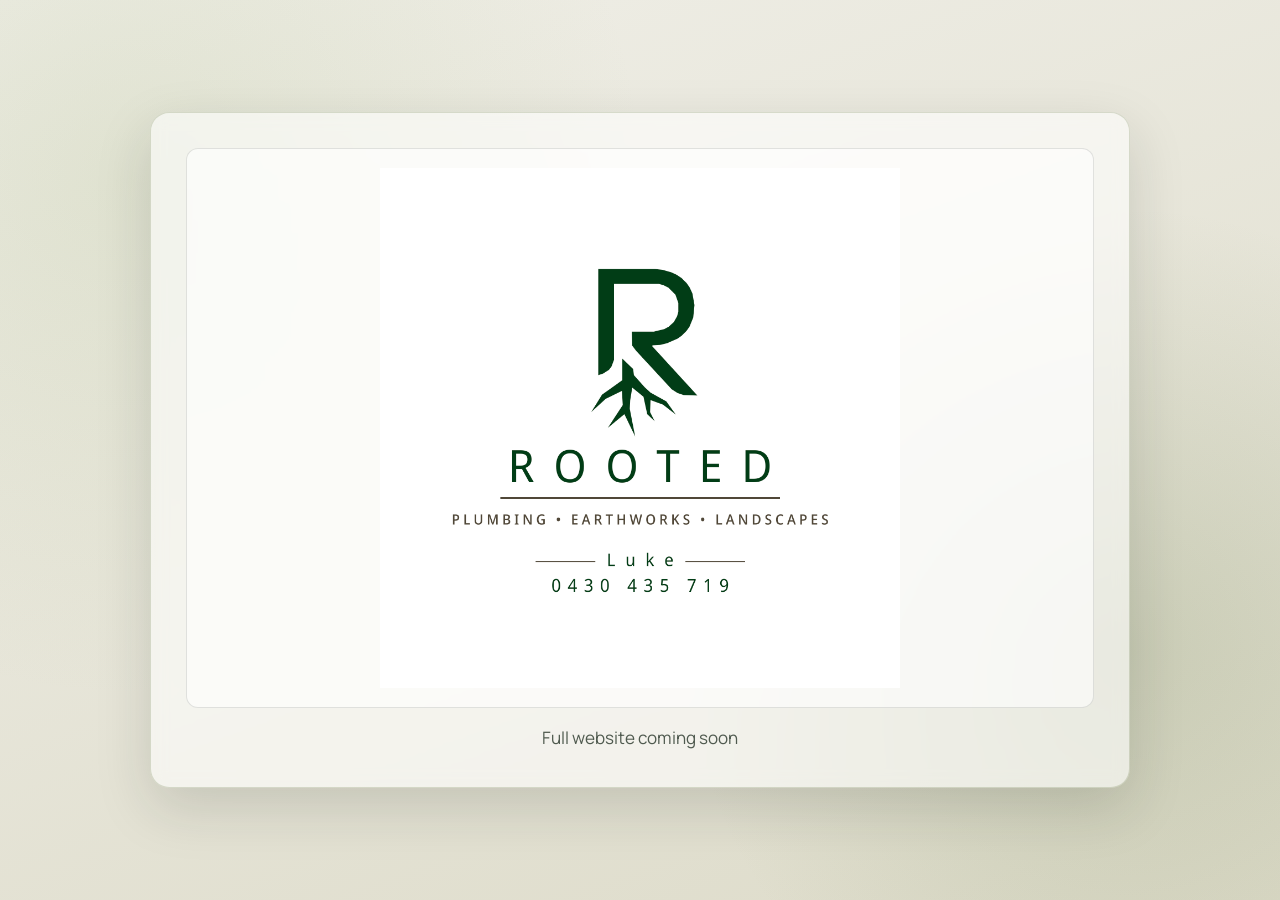
==== index.html @ d5ee67d9 "coming soon page" ====
<!doctype html>
<html lang="en">
  <head>
    <meta charset="UTF-8" />
    <meta name="viewport" content="width=device-width, initial-scale=1.0" />
    <title>Rooted | Coming Soon</title>
    <meta
      name="description"
      content="Rooted plumbing, earthworks, and landscaping website launching soon."
    />
    <link rel="preconnect" href="https://fonts.googleapis.com" />
    <link rel="preconnect" href="https://fonts.gstatic.com" crossorigin />
    <link
      href="https://fonts.googleapis.com/css2?family=Fraunces:opsz,wght@9..144,600;9..144,700&family=Manrope:wght@400;500;700&display=swap"
      rel="stylesheet"
    />
    <link rel="stylesheet" href="styles.css" />
  </head>
  <body>
    <main class="page-shell">
      <section class="card" aria-labelledby="coming-soon-title">
        <div class="logo-wrap" role="img" aria-label="Rooted company logo">
          <img
            src="ROOTED_recreated_vectorPNG.png"
            alt="Rooted company logo"
            class="logo-image"
          />
        </div>

        <p class="lead">Full website coming soon</p>
      </section>
    </main>
  </body>
</html>
---- styles.css ----
:root {
  --bg-1: #f0efe8;
  --bg-2: #dddbc9;
  --ink: #1f261f;
  --muted: #4f5a4f;
  --accent: #556b2f;
  --card: rgba(255, 255, 255, 0.58);
  --ring: rgba(85, 107, 47, 0.2);
}

* {
  box-sizing: border-box;
}

html,
body {
  margin: 0;
  min-height: 100%;
}

body {
  font-family: "Manrope", "Segoe UI", sans-serif;
  color: var(--ink);
  background:
    radial-gradient(
      circle at 10% 20%,
      rgba(169, 186, 132, 0.2),
      transparent 38%
    ),
    radial-gradient(
      circle at 88% 72%,
      rgba(107, 127, 77, 0.2),
      transparent 34%
    ),
    linear-gradient(160deg, var(--bg-1), var(--bg-2));
}

.page-shell {
  min-height: 100vh;
  display: grid;
  place-items: center;
  padding: 2rem 1rem;
}

.card {
  width: min(980px, 100%);
  padding: clamp(1.2rem, 1.8vw + 1rem, 2.2rem);
  border: 1px solid var(--ring);
  border-radius: 1.2rem;
  background: var(--card);
  backdrop-filter: blur(8px);
  box-shadow: 0 20px 55px rgba(28, 36, 28, 0.15);
  text-align: center;
  animation: reveal 600ms ease-out;
}

.logo-wrap {
  width: 100%;
  min-height: clamp(360px, 56vw, 560px);
  margin: 0 auto 1rem;
  padding: clamp(0.4rem, 0.8vw, 0.9rem);
  border-radius: 0.75rem;
  display: flex;
  align-items: center;
  justify-content: center;
  overflow: visible;
  background: rgba(255, 255, 255, 0.6);
  border: 1px solid rgba(31, 38, 31, 0.12);
}

.logo-image {
  width: auto;
  max-width: 100%;
  max-height: clamp(340px, 52vw, 520px);
  height: auto;
  display: block;
}

.eyebrow {
  margin: 0;
  text-transform: uppercase;
  letter-spacing: 0.14em;
  font-size: 0.76rem;
  color: var(--accent);
  font-weight: 700;
}

h1 {
  margin: 0.55rem 0 0;
  font-family: "Fraunces", Georgia, serif;
  font-size: clamp(2rem, 5.4vw, 3.1rem);
  line-height: 1.08;
}

.lead {
  margin: 0.9rem auto 0;
  max-width: 48ch;
  color: var(--muted);
  line-height: 1.6;
  font-size: clamp(0.98rem, 0.36vw + 0.92rem, 1.07rem);
}

@keyframes reveal {
  from {
    opacity: 0;
    transform: translateY(10px);
  }

  to {
    opacity: 1;
    transform: translateY(0);
  }
}

@media (max-width: 540px) {
  .card {
    padding: 1rem;
    border-radius: 1rem;
  }

  .logo-wrap {
    min-height: clamp(240px, 68vw, 360px);
    padding: 0.45rem;
  }
}
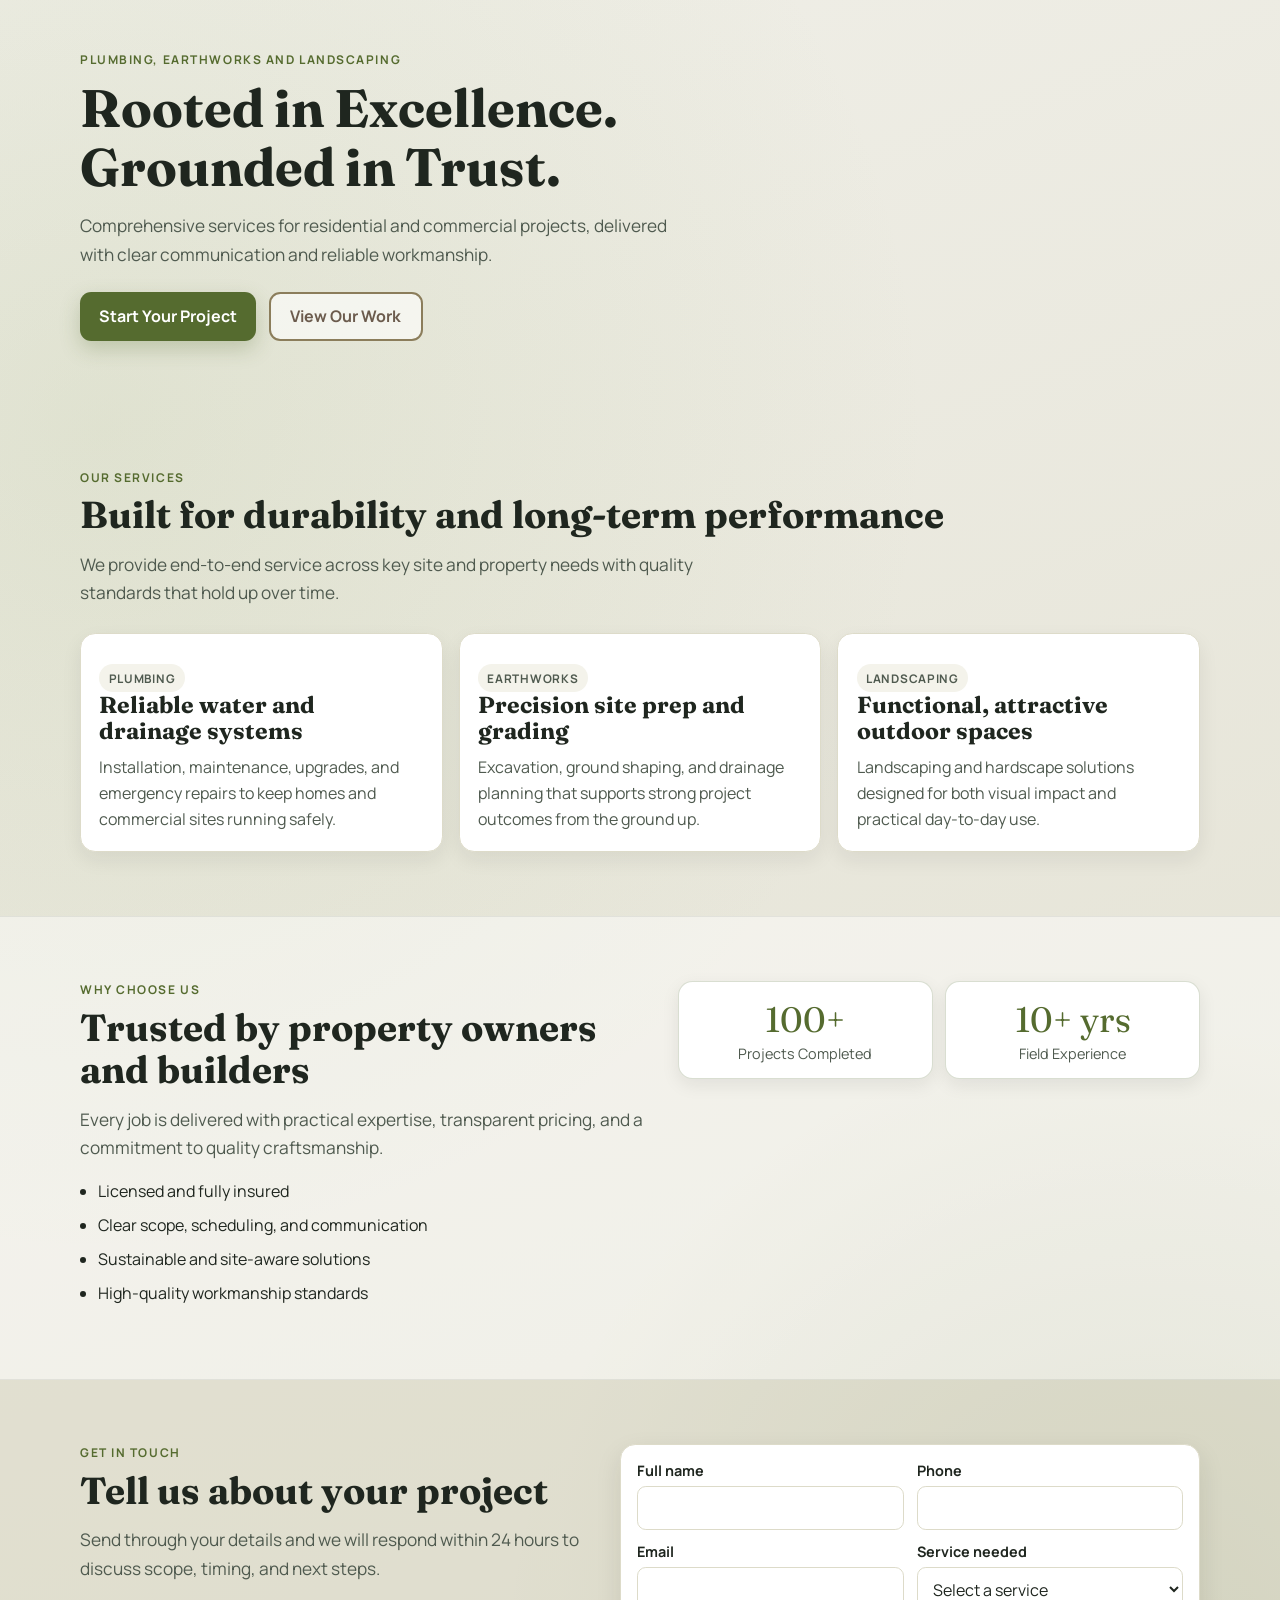
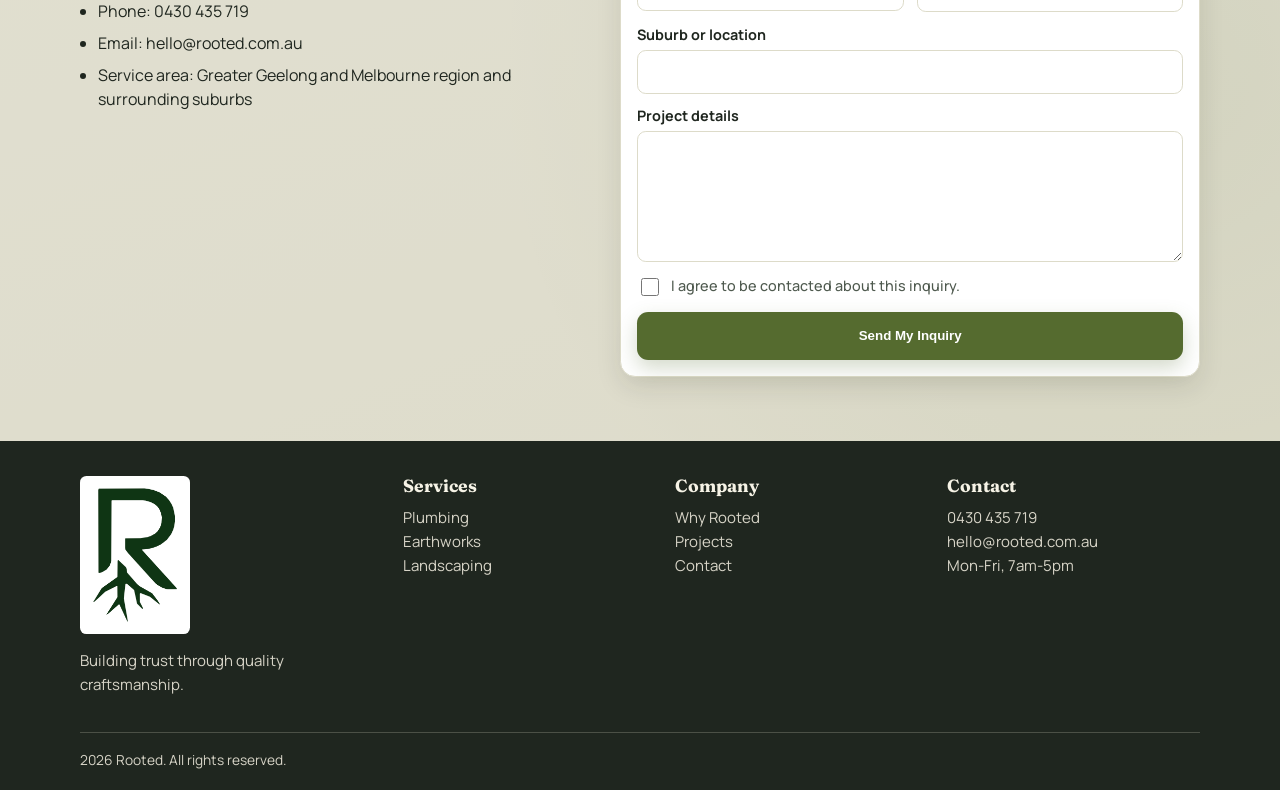
==== commit 443e0b33: "initial website setup" ====
--- a/index.html
+++ b/index.html
@@ -3,10 +3,10 @@
   <head>
     <meta charset="UTF-8" />
     <meta name="viewport" content="width=device-width, initial-scale=1.0" />
-    <title>Rooted | Coming Soon</title>
+    <title>Rooted | Plumbing, Earthworks and Landscaping</title>
     <meta
       name="description"
-      content="Rooted plumbing, earthworks, and landscaping website launching soon."
+      content="Rooted provides trusted plumbing, earthworks, and landscaping services for residential and commercial projects."
     />
     <link rel="preconnect" href="https://fonts.googleapis.com" />
     <link rel="preconnect" href="https://fonts.gstatic.com" crossorigin />
@@ -15,20 +15,209 @@
       rel="stylesheet"
     />
     <link rel="stylesheet" href="styles.css" />
-  </head>
-  <body>
-    <main class="page-shell">
-      <section class="card" aria-labelledby="coming-soon-title">
-        <div class="logo-wrap" role="img" aria-label="Rooted company logo">
-          <img
-            src="ROOTED_recreated_vectorPNG.png"
-            alt="Rooted company logo"
-            class="logo-image"
-          />
+      <a class="skip-link" href="#main-content">Skip to main content</a>
+
+      <main id="main-content">
+        <section id="home" class="hero section-pad" aria-labelledby="hero-title">
+          <div class="container hero-grid">
+            <div class="hero-content">
+              <p class="eyebrow">Plumbing, Earthworks and Landscaping</p>
+              <h1 id="hero-title">Rooted in Excellence. Grounded in Trust.</h1>
+              <p class="lead">
+                Comprehensive services for residential and commercial projects,
+                delivered with clear communication and reliable workmanship.
+              </p>
+              <div class="hero-cta">
+                <a class="btn btn-primary" href="#contact">Start Your Project</a>
+                <a class="btn btn-secondary" href="#projects">View Our Work</a>
+              </div>
+            </div>
+        </section>
+
+        <section id="services" class="services section-pad" aria-labelledby="services-title">
+          <div class="container">
+            <p class="eyebrow">Our Services</p>
+            <h2 id="services-title">Built for durability and long-term performance</h2>
+            <p class="section-intro">
+              We provide end-to-end service across key site and property needs with
+              quality standards that hold up over time.
+            </p>
+
+            <div class="service-grid">
+              <article class="service-card">
+                <p class="chip">Plumbing</p>
+                <h3>Reliable water and drainage systems</h3>
+                <p>
+                  Installation, maintenance, upgrades, and emergency repairs to keep
+                  homes and commercial sites running safely.
+                </p>
+              </article>
+
+              <article class="service-card">
+                <p class="chip">Earthworks</p>
+                <h3>Precision site prep and grading</h3>
+                <p>
+                  Excavation, ground shaping, and drainage planning that supports
+                  strong project outcomes from the ground up.
+                </p>
+              </article>
+
+              <article class="service-card">
+                <p class="chip">Landscaping</p>
+                <h3>Functional, attractive outdoor spaces</h3>
+                <p>
+                  Landscaping and hardscape solutions designed for both visual impact
+                  and practical day-to-day use.
+                </p>
+              </article>
+            </div>
+          </div>
+        </section>
+
+        <section
+          id="why-rooted"
+          class="why-rooted section-pad"
+          aria-labelledby="why-rooted-title"
+        >
+          <div class="container why-grid">
+            <div>
+              <p class="eyebrow">Why Choose Us</p>
+              <h2 id="why-rooted-title">Trusted by property owners and builders</h2>
+              <p class="section-intro">
+                Every job is delivered with practical expertise, transparent pricing,
+                and a commitment to quality craftsmanship.
+              </p>
+              <ul class="feature-list">
+                <li>Licensed and fully insured</li>
+                <li>Clear scope, scheduling, and communication</li>
+                <li>Sustainable and site-aware solutions</li>
+                <li>High-quality workmanship standards</li>
+              </ul>
+            </div>
+
+            <div class="stats-grid" aria-label="Rooted key stats">
+              <article class="stat-card">
+                <p class="stat-value">100+</p>
+                <p class="stat-label">Projects Completed</p>
+              </article>
+              <article class="stat-card">
+                <p class="stat-value">10+ yrs</p>
+                <p class="stat-label">Field Experience</p>
+              </article>
+            </div>
+          </div>
+        </section>
+
+        <section id="contact" class="contact section-pad" aria-labelledby="contact-title">
+          <div class="container contact-grid">
+            <div class="contact-intro">
+              <p class="eyebrow">Get in Touch</p>
+              <h2 id="contact-title">Tell us about your project</h2>
+              <p class="section-intro">
+                Send through your details and we will respond within 24 hours to
+                discuss scope, timing, and next steps.
+              </p>
+              <ul class="contact-points">
+                <li>Phone: 0430 435 719</li>
+                <li>Email: hello@rooted.com.au</li>
+                <li>Service area: Greater Geelong and Melbourne region and surrounding suburbs</li>
+              </ul>
+            </div>
+
+            <form class="contact-form" action="#" method="post" novalidate>
+              <div class="form-field">
+                <label for="name">Full name</label>
+                <input id="name" name="name" type="text" required />
+              </div>
+
+              <div class="form-field">
+                <label for="phone">Phone</label>
+                <input id="phone" name="phone" type="tel" required />
+              </div>
+
+              <div class="form-field">
+                <label for="email">Email</label>
+                <input id="email" name="email" type="email" required />
+              </div>
+
+              <div class="form-field">
+                <label for="service">Service needed</label>
+                <select id="service" name="service" required>
+                  <option value="">Select a service</option>
+                  <option value="plumbing">Plumbing</option>
+                  <option value="earthworks">Earthworks</option>
+                  <option value="landscaping">Landscaping</option>
+                  <option value="multiple">Multiple services</option>
+                </select>
+              </div>
+
+              <div class="form-field form-field-full">
+                <label for="location">Suburb or location</label>
+                <input id="location" name="location" type="text" required />
+              </div>
+
+              <div class="form-field form-field-full">
+                <label for="message">Project details</label>
+                <textarea id="message" name="message" rows="5" required></textarea>
+              </div>
+
+              <div class="form-field form-field-full form-checkbox">
+                <input id="consent" name="consent" type="checkbox" required />
+                <label for="consent"
+                  >I agree to be contacted about this inquiry.</label
+                >
+              </div>
+
+              <button type="submit" class="btn btn-primary form-submit">
+                Send My Inquiry
+              </button>
+            </form>
+          </div>
+        </section>
+      </main>
+
+      <footer class="site-footer">
+        <div class="container footer-grid">
+          <div>
+            <img
+              src="rooted_R_roots_vector.png"
+              alt="Rooted condensed logo"
+              class="footer-logo"
+            />
+            <p>Building trust through quality craftsmanship.</p>
+          </div>
+
+          <div>
+            <h3>Services</h3>
+            <ul>
+              <li>Plumbing</li>
+              <li>Earthworks</li>
+              <li>Landscaping</li>
+            </ul>
+          </div>
+
+          <div>
+            <h3>Company</h3>
+            <ul>
+              <li><a href="#why-rooted">Why Rooted</a></li>
+              <li><a href="#projects">Projects</a></li>
+              <li><a href="#contact">Contact</a></li>
+            </ul>
+          </div>
+
+          <div>
+            <h3>Contact</h3>
+            <ul>
+              <li>0430 435 719</li>
+              <li>hello@rooted.com.au</li>
+              <li>Mon-Fri, 7am-5pm</li>
+            </ul>
+          </div>
         </div>
 
-        <p class="lead">Full website coming soon</p>
-      </section>
-    </main>
+        <div class="container footer-bottom">
+          <p>2026 Rooted. All rights reserved.</p>
+        </div>
+      </footer>
   </body>
 </html>
--- a/styles.css
+++ b/styles.css
@@ -1,103 +1,570 @@
 :root {
   --bg-1: #f0efe8;
   --bg-2: #dddbc9;
+  --surface: #ffffff;
   --ink: #1f261f;
   --muted: #4f5a4f;
   --accent: #556b2f;
-  --card: rgba(255, 255, 255, 0.58);
-  --ring: rgba(85, 107, 47, 0.2);
+  --accent-soft: #8b7d5b;
+  --ring: rgba(85, 107, 47, 0.22);
+  --border: #dddbc9;
+  --danger: #c85450;
 }
 
 * {
   box-sizing: border-box;
 }
 
-html,
+html {
+  scroll-behavior: smooth;
+}
+
 body {
   margin: 0;
-  min-height: 100%;
-}
-
-body {
   font-family: "Manrope", "Segoe UI", sans-serif;
   color: var(--ink);
   background:
     radial-gradient(
-      circle at 10% 20%,
+      circle at 8% 18%,
       rgba(169, 186, 132, 0.2),
-      transparent 38%
+      transparent 36%
     ),
     radial-gradient(
-      circle at 88% 72%,
+      circle at 90% 70%,
       rgba(107, 127, 77, 0.2),
-      transparent 34%
+      transparent 32%
     ),
     linear-gradient(160deg, var(--bg-1), var(--bg-2));
 }
 
-.page-shell {
-  min-height: 100vh;
-  display: grid;
-  place-items: center;
-  padding: 2rem 1rem;
-}
-
-.card {
-  width: min(980px, 100%);
-  padding: clamp(1.2rem, 1.8vw + 1rem, 2.2rem);
+img {
+  max-width: 100%;
+  display: block;
+}
+
+.skip-link {
+  position: absolute;
+  left: 0.75rem;
+  top: -100%;
+  z-index: 1000;
+  background: var(--surface);
+  color: var(--ink);
+  padding: 0.7rem 0.9rem;
+  border: 2px solid var(--accent);
+  border-radius: 0.5rem;
+}
+
+.skip-link:focus {
+  top: 0.75rem;
+}
+
+.container {
+  width: min(1120px, 92vw);
+  margin: 0 auto;
+}
+
+.section-pad {
+  padding: clamp(2.8rem, 5vw, 4.5rem) 0;
+}
+
+.site-header {
+  position: sticky;
+  top: 0;
+  z-index: 50;
+  background: rgba(240, 239, 232, 0.92);
+  backdrop-filter: blur(10px);
+  border-bottom: 1px solid rgba(31, 38, 31, 0.12);
+}
+
+.header-inner {
+  display: flex;
+  align-items: center;
+  justify-content: space-between;
+  gap: 1rem;
+  min-height: 78px;
+}
+
+.brand-link {
+  display: inline-flex;
+  align-items: center;
+}
+
+.brand-logo {
+  height: 54px;
+  width: auto;
+}
+
+.main-nav {
+  display: flex;
+  align-items: center;
+  gap: clamp(0.7rem, 1.8vw, 1.25rem);
+}
+
+.main-nav a {
+  text-decoration: none;
+  color: var(--ink);
+  font-weight: 700;
+  font-size: 0.94rem;
+}
+
+.main-nav a:hover,
+.main-nav a:focus-visible {
+  color: var(--accent);
+}
+
+.hero {
+  padding-top: clamp(2.4rem, 4vw, 3.5rem);
+}
+
+.hero-grid {
+  display: grid;
+  gap: 2rem;
+  grid-template-columns: 1.1fr 0.9fr;
+  align-items: center;
+}
+
+.eyebrow {
+  margin: 0;
+  text-transform: uppercase;
+  letter-spacing: 0.13em;
+  font-size: 0.75rem;
+  color: var(--accent);
+  font-weight: 700;
+}
+
+h1,
+h2,
+h3 {
+  font-family: "Fraunces", Georgia, serif;
+  line-height: 1.12;
+  margin: 0;
+}
+
+h1 {
+  margin-top: 0.6rem;
+  font-size: clamp(2rem, 5.4vw, 3.3rem);
+}
+
+h2 {
+  margin-top: 0.55rem;
+  font-size: clamp(1.62rem, 4.1vw, 2.35rem);
+}
+
+h3 {
+  font-size: clamp(1.15rem, 2vw, 1.45rem);
+}
+
+.lead,
+.section-intro {
+  color: var(--muted);
+  line-height: 1.65;
+  font-size: clamp(0.98rem, 0.45vw + 0.9rem, 1.08rem);
+  max-width: 58ch;
+}
+
+.lead {
+  margin: 1rem 0 0;
+}
+
+.section-intro {
+  margin: 0.9rem 0 0;
+}
+
+.hero-cta {
+  margin-top: 1.45rem;
+  display: flex;
+  gap: 0.8rem;
+  flex-wrap: wrap;
+}
+
+.btn {
+  display: inline-flex;
+  align-items: center;
+  justify-content: center;
+  border-radius: 0.7rem;
+  font-weight: 700;
+  text-decoration: none;
+  min-height: 46px;
+  padding: 0.7rem 1.2rem;
+  transition:
+    transform 0.28s ease,
+    box-shadow 0.28s ease,
+    background 0.28s ease,
+    color 0.28s ease;
+}
+
+.btn:hover,
+.btn:focus-visible {
+  transform: translateY(-2px);
+}
+
+.btn-primary {
+  border: 0;
+  background: var(--accent);
+  color: #fff;
+  box-shadow: 0 8px 20px rgba(85, 107, 47, 0.25);
+}
+
+.btn-primary:hover,
+.btn-primary:focus-visible {
+  background: #495d28;
+}
+
+.btn-secondary {
+  border: 2px solid var(--accent-soft);
+  color: #6b5b4d;
+  background: rgba(255, 255, 255, 0.6);
+}
+
+.btn-secondary:hover,
+.btn-secondary:focus-visible {
+  background: #f7f4ec;
+}
+
+.hero-logo-wrap {
+  border-radius: 1rem;
+  border: 1px solid rgba(31, 38, 31, 0.14);
+  background: rgba(255, 255, 255, 0.58);
+  display: flex;
+  justify-content: center;
+  align-items: center;
+  padding: clamp(0.7rem, 1.2vw, 1.1rem);
+  min-height: clamp(280px, 38vw, 420px);
+  box-shadow: 0 14px 36px rgba(25, 31, 24, 0.14);
+}
+
+.hero-logo {
+  width: auto;
+  max-height: clamp(240px, 32vw, 380px);
+}
+
+.service-grid {
+  display: grid;
+  grid-template-columns: repeat(3, minmax(0, 1fr));
+  gap: 1rem;
+  margin-top: 1.6rem;
+}
+
+.service-card {
+  background: var(--surface);
+  border: 1px solid var(--border);
+  border-radius: 0.95rem;
+  padding: 1.15rem;
+  box-shadow: 0 8px 20px rgba(25, 31, 24, 0.07);
+  transition:
+    transform 0.25s ease,
+    box-shadow 0.25s ease;
+}
+
+.service-card:hover,
+.service-card:focus-within {
+  transform: translateY(-4px);
+  box-shadow: 0 14px 28px rgba(25, 31, 24, 0.11);
+}
+
+.service-card p {
+  margin: 0.7rem 0 0;
+  color: var(--muted);
+  line-height: 1.62;
+}
+
+.chip {
+  display: inline-block;
+  margin: 0;
+  font-size: 0.74rem;
+  font-weight: 700;
+  letter-spacing: 0.06em;
+  text-transform: uppercase;
+  color: var(--accent);
+  background: #f4f3eb;
+  border-radius: 999px;
+  padding: 0.28rem 0.58rem;
+}
+
+.why-rooted {
+  background: rgba(255, 255, 255, 0.44);
+  border-top: 1px solid rgba(31, 38, 31, 0.08);
+  border-bottom: 1px solid rgba(31, 38, 31, 0.08);
+}
+
+.why-grid {
+  display: grid;
+  grid-template-columns: 1.1fr 1fr;
+  gap: 1.5rem;
+  align-items: start;
+}
+
+.feature-list {
+  margin: 1rem 0 0;
+  padding-left: 1.1rem;
+  color: var(--ink);
+}
+
+.feature-list li {
+  margin-bottom: 0.58rem;
+  line-height: 1.55;
+}
+
+.stats-grid {
+  display: grid;
+  grid-template-columns: repeat(2, minmax(0, 1fr));
+  gap: 0.8rem;
+}
+
+.stat-card {
+  background: var(--surface);
   border: 1px solid var(--ring);
-  border-radius: 1.2rem;
-  background: var(--card);
-  backdrop-filter: blur(8px);
-  box-shadow: 0 20px 55px rgba(28, 36, 28, 0.15);
+  border-radius: 0.9rem;
+  padding: 0.95rem;
   text-align: center;
-  animation: reveal 600ms ease-out;
-}
-
-.logo-wrap {
-  width: 100%;
-  min-height: clamp(360px, 56vw, 560px);
-  margin: 0 auto 1rem;
-  padding: clamp(0.4rem, 0.8vw, 0.9rem);
-  border-radius: 0.75rem;
+  box-shadow: 0 6px 18px rgba(25, 31, 24, 0.08);
+}
+
+.stat-value {
+  margin: 0;
+  font-family: "Fraunces", Georgia, serif;
+  font-size: clamp(1.55rem, 3vw, 2.2rem);
+  color: var(--accent);
+}
+
+.stat-label {
+  margin: 0.22rem 0 0;
+  font-size: 0.9rem;
+  color: var(--muted);
+}
+
+.project-testimonial-grid {
+  margin-top: 1.45rem;
+  display: grid;
+  grid-template-columns: 1.2fr 0.8fr;
+  gap: 1rem;
+}
+
+.project-list,
+.testimonial-list {
+  display: grid;
+  gap: 0.8rem;
+}
+
+.project-card,
+.testimonial-card {
+  background: var(--surface);
+  border: 1px solid var(--border);
+  border-radius: 0.95rem;
+  overflow: hidden;
+  box-shadow: 0 8px 22px rgba(25, 31, 24, 0.07);
+}
+
+.project-image {
+  min-height: 130px;
+  background: linear-gradient(145deg, #d7d5c2, #ecebde);
+  color: #6f7b63;
+  font-weight: 700;
+  letter-spacing: 0.05em;
   display: flex;
   align-items: center;
   justify-content: center;
-  overflow: visible;
-  background: rgba(255, 255, 255, 0.6);
-  border: 1px solid rgba(31, 38, 31, 0.12);
-}
-
-.logo-image {
-  width: auto;
-  max-width: 100%;
-  max-height: clamp(340px, 52vw, 520px);
-  height: auto;
-  display: block;
-}
-
-.eyebrow {
-  margin: 0;
   text-transform: uppercase;
-  letter-spacing: 0.14em;
-  font-size: 0.76rem;
+  font-size: 0.77rem;
+}
+
+.project-copy {
+  padding: 0.95rem;
+}
+
+.project-copy p {
+  margin: 0.6rem 0 0;
+  color: var(--muted);
+  line-height: 1.62;
+}
+
+.testimonial-card {
+  padding: 1rem;
+  border-left: 4px solid var(--accent-soft);
+}
+
+.testimonial-card p {
+  margin: 0;
+  line-height: 1.62;
+}
+
+.testimonial-meta {
+  margin-top: 0.8rem !important;
+  font-weight: 700;
   color: var(--accent);
+  font-size: 0.9rem;
+}
+
+.contact {
+  background: rgba(221, 219, 201, 0.52);
+}
+
+.contact-grid {
+  display: grid;
+  grid-template-columns: 0.95fr 1.05fr;
+  gap: 1rem;
+  align-items: start;
+}
+
+.contact-points {
+  margin: 1rem 0 0;
+  padding-left: 1.1rem;
+}
+
+.contact-points li {
+  margin-bottom: 0.5rem;
+  line-height: 1.5;
+}
+
+.contact-form {
+  background: var(--surface);
+  border: 1px solid var(--border);
+  border-radius: 0.95rem;
+  padding: 1rem;
+  display: grid;
+  grid-template-columns: 1fr 1fr;
+  gap: 0.8rem;
+  box-shadow: 0 10px 26px rgba(25, 31, 24, 0.1);
+}
+
+.form-field {
+  display: flex;
+  flex-direction: column;
+  gap: 0.35rem;
+}
+
+.form-field-full {
+  grid-column: 1 / -1;
+}
+
+.form-field label {
   font-weight: 700;
-}
-
-h1 {
-  margin: 0.55rem 0 0;
-  font-family: "Fraunces", Georgia, serif;
-  font-size: clamp(2rem, 5.4vw, 3.1rem);
-  line-height: 1.08;
-}
-
-.lead {
-  margin: 0.9rem auto 0;
-  max-width: 48ch;
+  font-size: 0.9rem;
+}
+
+input,
+select,
+textarea {
+  width: 100%;
+  font: inherit;
+  border-radius: 0.55rem;
+  border: 1px solid var(--border);
+  background: #fff;
+  min-height: 44px;
+  padding: 0.6rem 0.72rem;
+  color: var(--ink);
+}
+
+textarea {
+  min-height: 120px;
+  resize: vertical;
+}
+
+input:focus-visible,
+select:focus-visible,
+textarea:focus-visible,
+.btn:focus-visible,
+.main-nav a:focus-visible {
+  outline: 2px solid var(--accent-soft);
+  outline-offset: 2px;
+}
+
+.form-checkbox {
+  flex-direction: row;
+  align-items: flex-start;
+  gap: 0.55rem;
+}
+
+.form-checkbox input {
+  width: 18px;
+  min-height: 18px;
+  margin-top: 0.2rem;
+  accent-color: var(--accent);
+  flex: 0 0 auto;
+}
+
+.form-checkbox label {
+  font-weight: 500;
   color: var(--muted);
+  line-height: 1.5;
+}
+
+.form-submit {
+  grid-column: 1 / -1;
+  min-height: 48px;
+  cursor: pointer;
+}
+
+input:invalid:focus,
+select:invalid:focus,
+textarea:invalid:focus {
+  border-color: var(--danger);
+}
+
+.site-footer {
+  background: var(--ink);
+  color: #e7e4d5;
+  padding: 2.2rem 0 1.2rem;
+}
+
+.footer-grid {
+  display: grid;
+  grid-template-columns: 1.2fr 1fr 1fr 1fr;
+  gap: 1.2rem;
+}
+
+.footer-logo {
+  width: 110px;
+  border-radius: 0.4rem;
+  background: #fff;
+  padding: 0.3rem;
+}
+
+.site-footer h3 {
+  color: #f6f3e6;
+  margin-bottom: 0.65rem;
+  font-size: 1.1rem;
+}
+
+.site-footer p,
+.site-footer li,
+.site-footer a {
+  color: #d7d4c7;
   line-height: 1.6;
-  font-size: clamp(0.98rem, 0.36vw + 0.92rem, 1.07rem);
+  font-size: 0.94rem;
+  text-decoration: none;
+}
+
+.site-footer ul {
+  list-style: none;
+  margin: 0;
+  padding: 0;
+}
+
+.site-footer a:hover,
+.site-footer a:focus-visible {
+  color: #a9ba84;
+}
+
+.footer-bottom {
+  margin-top: 1.2rem;
+  padding-top: 1rem;
+  border-top: 1px solid rgba(230, 225, 207, 0.22);
+}
+
+.footer-bottom p {
+  margin: 0;
+  font-size: 0.86rem;
+}
+
+.hero-content,
+.service-card,
+.stat-card,
+.project-card,
+.testimonial-card,
+.contact-intro,
+.contact-form {
+  animation: reveal 620ms ease-out both;
 }
 
 @keyframes reveal {
@@ -112,14 +579,75 @@
   }
 }
 
-@media (max-width: 540px) {
-  .card {
-    padding: 1rem;
-    border-radius: 1rem;
-  }
-
-  .logo-wrap {
-    min-height: clamp(240px, 68vw, 360px);
-    padding: 0.45rem;
-  }
-}
+@media (max-width: 1024px) {
+  .service-grid {
+    grid-template-columns: repeat(2, minmax(0, 1fr));
+  }
+
+  .why-grid,
+  .project-testimonial-grid,
+  .contact-grid,
+  .footer-grid {
+    grid-template-columns: 1fr;
+  }
+
+  .hero-grid {
+    grid-template-columns: 1fr;
+  }
+
+  .hero-logo-wrap {
+    min-height: 260px;
+  }
+
+  .footer-grid {
+    gap: 0.8rem;
+  }
+}
+
+@media (max-width: 720px) {
+  .header-inner {
+    min-height: 70px;
+    flex-wrap: wrap;
+    justify-content: center;
+    padding: 0.55rem 0;
+  }
+
+  .main-nav {
+    width: 100%;
+    justify-content: center;
+    flex-wrap: wrap;
+    padding-bottom: 0.25rem;
+  }
+
+  .brand-logo {
+    height: 46px;
+  }
+
+  .service-grid {
+    grid-template-columns: 1fr;
+  }
+
+  .contact-form {
+    grid-template-columns: 1fr;
+  }
+
+  .form-field-full,
+  .form-submit {
+    grid-column: auto;
+  }
+
+  .stats-grid {
+    grid-template-columns: 1fr;
+  }
+}
+
+@media (prefers-reduced-motion: reduce) {
+  *,
+  *::before,
+  *::after {
+    animation-duration: 0.01ms !important;
+    animation-iteration-count: 1 !important;
+    transition-duration: 0.01ms !important;
+    scroll-behavior: auto !important;
+  }
+}
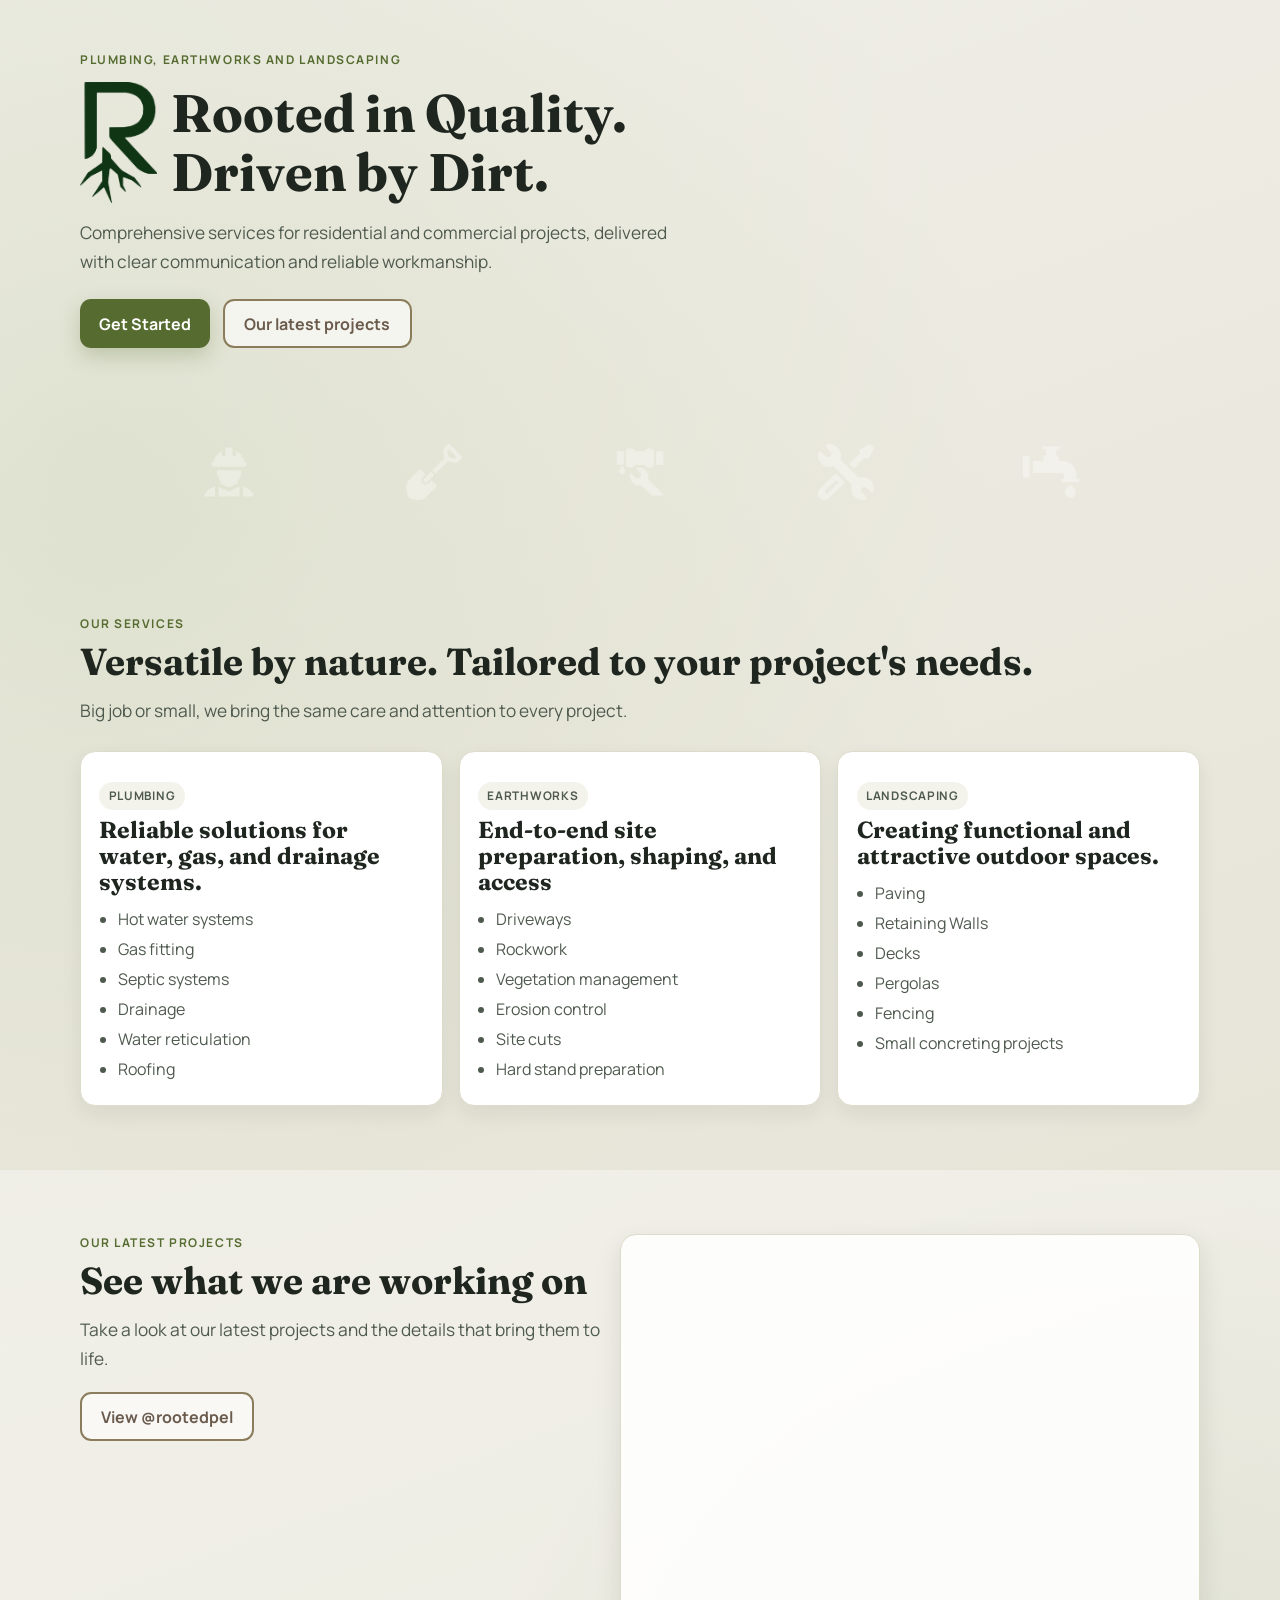
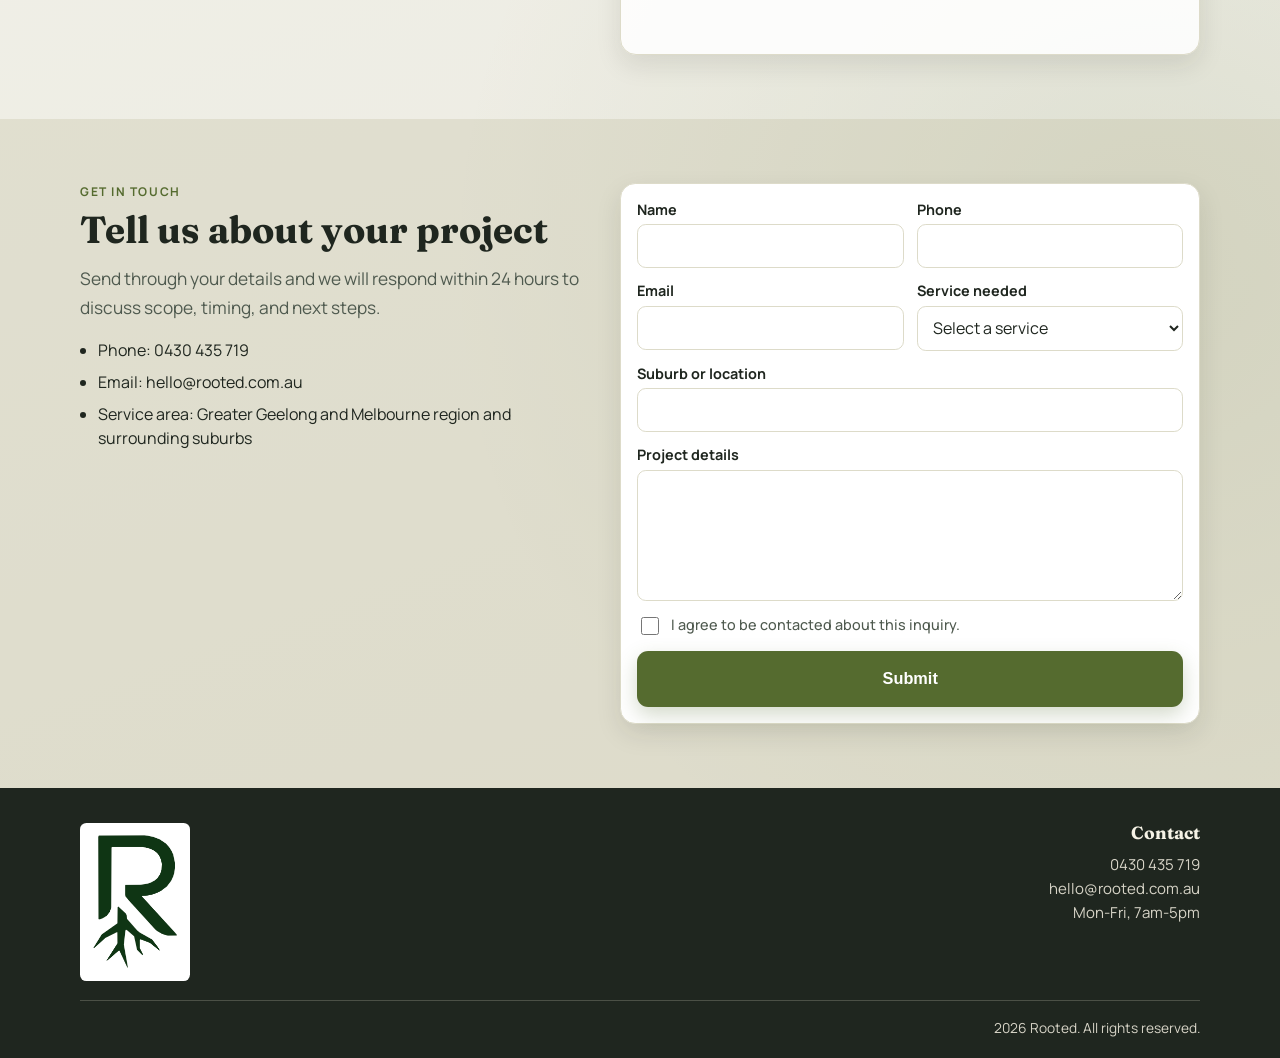
==== commit 6ff5daa8: "Refine hero responsiveness and landing page content" ====
--- a/index.html
+++ b/index.html
@@ -15,209 +15,328 @@
       rel="stylesheet"
     />
     <link rel="stylesheet" href="styles.css" />
-      <a class="skip-link" href="#main-content">Skip to main content</a>
-
-      <main id="main-content">
-        <section id="home" class="hero section-pad" aria-labelledby="hero-title">
-          <div class="container hero-grid">
-            <div class="hero-content">
-              <p class="eyebrow">Plumbing, Earthworks and Landscaping</p>
-              <h1 id="hero-title">Rooted in Excellence. Grounded in Trust.</h1>
-              <p class="lead">
-                Comprehensive services for residential and commercial projects,
-                delivered with clear communication and reliable workmanship.
-              </p>
-              <div class="hero-cta">
-                <a class="btn btn-primary" href="#contact">Start Your Project</a>
-                <a class="btn btn-secondary" href="#projects">View Our Work</a>
-              </div>
-            </div>
-        </section>
-
-        <section id="services" class="services section-pad" aria-labelledby="services-title">
-          <div class="container">
-            <p class="eyebrow">Our Services</p>
-            <h2 id="services-title">Built for durability and long-term performance</h2>
+  </head>
+  <body>
+    <a class="skip-link" href="#main-content">Skip to main content</a>
+
+    <main id="main-content">
+      <section id="home" class="hero section-pad" aria-labelledby="hero-title">
+        <div class="container hero-grid">
+          <div class="hero-content">
+            <p class="eyebrow">Plumbing, Earthworks and Landscaping</p>
+            <div class="hero-title-row">
+              <img
+                src="rooted-nb.png"
+                alt="Rooted logo mark"
+                class="hero-title-logo"
+              />
+              <h1 id="hero-title">Rooted in Quality.<br />Driven by Dirt.</h1>
+            </div>
+            <p class="lead">
+              Comprehensive services for residential and commercial projects,
+              delivered with clear communication and reliable workmanship.
+            </p>
+            <div class="hero-cta">
+              <a class="btn btn-primary" href="#contact">Get Started</a>
+              <a class="btn btn-secondary" href="#instagram"
+                >Our latest projects</a
+              >
+            </div>
+          </div>
+
+          <div class="hero-icon-row" aria-label="Service highlights">
+            <img src="icons/engineer.png" alt="Engineer" class="hero-icon" />
+            <img src="icons/shovel.png" alt="Shovel" class="hero-icon" />
+            <img src="icons/repairing.png" alt="Repairing" class="hero-icon" />
+            <img src="icons/support.png" alt="Support" class="hero-icon" />
+            <img src="icons/water-tap.png" alt="Water tap" class="hero-icon" />
+          </div>
+        </div>
+      </section>
+
+      <section
+        id="services"
+        class="services section-pad"
+        aria-labelledby="services-title"
+      >
+        <div class="container">
+          <p class="eyebrow">Our Services</p>
+          <h2 id="services-title">
+            Versatile by nature. Tailored to your project's needs.
+          </h2>
+          <p class="section-intro">
+            Big job or small, we bring the same care and attention to every
+            project.
+          </p>
+
+          <div class="service-grid">
+            <article class="service-card">
+              <p class="chip">Plumbing</p>
+              <h3>Reliable solutions for water, gas, and drainage systems.</h3>
+              <ul class="service-list">
+                <li>Hot water systems</li>
+                <li>Gas fitting</li>
+                <li>Septic systems</li>
+                <li>Drainage</li>
+                <li>Water reticulation</li>
+                <li>Roofing</li>
+              </ul>
+            </article>
+
+            <article class="service-card">
+              <p class="chip">Earthworks</p>
+              <h3>End-to-end site preparation, shaping, and access</h3>
+              <ul class="service-list">
+                <li>Driveways</li>
+                <li>Rockwork</li>
+                <li>Vegetation management</li>
+                <li>Erosion control</li>
+                <li>Site cuts</li>
+                <li>Hard stand preparation</li>
+              </ul>
+            </article>
+
+            <article class="service-card">
+              <p class="chip">Landscaping</p>
+              <h3>Creating functional and attractive outdoor spaces.</h3>
+              <ul class="service-list">
+                <li>Paving</li>
+                <li>Retaining Walls</li>
+                <li>Decks</li>
+                <li>Pergolas</li>
+                <li>Fencing</li>
+                <li>Small concreting projects</li>
+              </ul>
+            </article>
+          </div>
+        </div>
+      </section>
+
+      <section
+        id="instagram"
+        class="instagram section-pad"
+        aria-labelledby="instagram-title"
+      >
+        <div class="container instagram-grid">
+          <div class="instagram-intro">
+            <p class="eyebrow">Our latest projects</p>
+            <h2 id="instagram-title">See what we are working on</h2>
             <p class="section-intro">
-              We provide end-to-end service across key site and property needs with
-              quality standards that hold up over time.
+              Take a look at our latest projects and the details that bring them
+              to life.
             </p>
-
-            <div class="service-grid">
-              <article class="service-card">
-                <p class="chip">Plumbing</p>
-                <h3>Reliable water and drainage systems</h3>
-                <p>
-                  Installation, maintenance, upgrades, and emergency repairs to keep
-                  homes and commercial sites running safely.
-                </p>
-              </article>
-
-              <article class="service-card">
-                <p class="chip">Earthworks</p>
-                <h3>Precision site prep and grading</h3>
-                <p>
-                  Excavation, ground shaping, and drainage planning that supports
-                  strong project outcomes from the ground up.
-                </p>
-              </article>
-
-              <article class="service-card">
-                <p class="chip">Landscaping</p>
-                <h3>Functional, attractive outdoor spaces</h3>
-                <p>
-                  Landscaping and hardscape solutions designed for both visual impact
-                  and practical day-to-day use.
-                </p>
-              </article>
-            </div>
-          </div>
-        </section>
-
-        <section
-          id="why-rooted"
-          class="why-rooted section-pad"
-          aria-labelledby="why-rooted-title"
-        >
-          <div class="container why-grid">
-            <div>
-              <p class="eyebrow">Why Choose Us</p>
-              <h2 id="why-rooted-title">Trusted by property owners and builders</h2>
-              <p class="section-intro">
-                Every job is delivered with practical expertise, transparent pricing,
-                and a commitment to quality craftsmanship.
-              </p>
-              <ul class="feature-list">
-                <li>Licensed and fully insured</li>
-                <li>Clear scope, scheduling, and communication</li>
-                <li>Sustainable and site-aware solutions</li>
-                <li>High-quality workmanship standards</li>
-              </ul>
-            </div>
-
-            <div class="stats-grid" aria-label="Rooted key stats">
-              <article class="stat-card">
-                <p class="stat-value">100+</p>
-                <p class="stat-label">Projects Completed</p>
-              </article>
-              <article class="stat-card">
-                <p class="stat-value">10+ yrs</p>
-                <p class="stat-label">Field Experience</p>
-              </article>
-            </div>
-          </div>
-        </section>
-
-        <section id="contact" class="contact section-pad" aria-labelledby="contact-title">
-          <div class="container contact-grid">
-            <div class="contact-intro">
-              <p class="eyebrow">Get in Touch</p>
-              <h2 id="contact-title">Tell us about your project</h2>
-              <p class="section-intro">
-                Send through your details and we will respond within 24 hours to
-                discuss scope, timing, and next steps.
-              </p>
-              <ul class="contact-points">
-                <li>Phone: 0430 435 719</li>
-                <li>Email: hello@rooted.com.au</li>
-                <li>Service area: Greater Geelong and Melbourne region and surrounding suburbs</li>
-              </ul>
-            </div>
-
-            <form class="contact-form" action="#" method="post" novalidate>
-              <div class="form-field">
-                <label for="name">Full name</label>
-                <input id="name" name="name" type="text" required />
-              </div>
-
-              <div class="form-field">
-                <label for="phone">Phone</label>
-                <input id="phone" name="phone" type="tel" required />
-              </div>
-
-              <div class="form-field">
-                <label for="email">Email</label>
-                <input id="email" name="email" type="email" required />
-              </div>
-
-              <div class="form-field">
-                <label for="service">Service needed</label>
-                <select id="service" name="service" required>
-                  <option value="">Select a service</option>
-                  <option value="plumbing">Plumbing</option>
-                  <option value="earthworks">Earthworks</option>
-                  <option value="landscaping">Landscaping</option>
-                  <option value="multiple">Multiple services</option>
-                </select>
-              </div>
-
-              <div class="form-field form-field-full">
-                <label for="location">Suburb or location</label>
-                <input id="location" name="location" type="text" required />
-              </div>
-
-              <div class="form-field form-field-full">
-                <label for="message">Project details</label>
-                <textarea id="message" name="message" rows="5" required></textarea>
-              </div>
-
-              <div class="form-field form-field-full form-checkbox">
-                <input id="consent" name="consent" type="checkbox" required />
-                <label for="consent"
-                  >I agree to be contacted about this inquiry.</label
-                >
-              </div>
-
-              <button type="submit" class="btn btn-primary form-submit">
-                Send My Inquiry
-              </button>
-            </form>
-          </div>
-        </section>
-      </main>
-
-      <footer class="site-footer">
-        <div class="container footer-grid">
-          <div>
-            <img
-              src="rooted_R_roots_vector.png"
-              alt="Rooted condensed logo"
-              class="footer-logo"
+            <a
+              class="btn btn-secondary instagram-link"
+              href="https://www.instagram.com/rootedpel/"
+              target="_blank"
+              rel="noreferrer"
+            >
+              View @rootedpel
+            </a>
+          </div>
+
+          <div class="instagram-embed-shell">
+            <behold-widget feed-id="HpN0rIN2MANuaSgEUcqm"></behold-widget>
+            <script>
+              (() => {
+                const d = document;
+                const s = d.createElement("script");
+                s.type = "module";
+                s.src = "https://w.behold.so/widget.js";
+                d.head.append(s);
+              })();
+            </script>
+          </div>
+        </div>
+      </section>
+
+      <section
+        id="contact"
+        class="contact section-pad"
+        aria-labelledby="contact-title"
+      >
+        <div class="container contact-grid">
+          <div class="contact-intro">
+            <p class="eyebrow">Get in Touch</p>
+            <h2 id="contact-title">Tell us about your project</h2>
+            <p class="section-intro">
+              Send through your details and we will respond within 24 hours to
+              discuss scope, timing, and next steps.
+            </p>
+            <ul class="contact-points">
+              <li>Phone: 0430 435 719</li>
+              <li>Email: hello@rooted.com.au</li>
+              <li>
+                Service area: Greater Geelong and Melbourne region and
+                surrounding suburbs
+              </li>
+            </ul>
+          </div>
+
+          <form
+            class="contact-form"
+            action="https://formsubmit.co/ajax/rootedpel@outlook.com"
+            method="post"
+          >
+            <input
+              type="hidden"
+              name="_subject"
+              value="New Rooted website inquiry"
             />
-            <p>Building trust through quality craftsmanship.</p>
-          </div>
-
-          <div>
-            <h3>Services</h3>
-            <ul>
-              <li>Plumbing</li>
-              <li>Earthworks</li>
-              <li>Landscaping</li>
-            </ul>
-          </div>
-
-          <div>
-            <h3>Company</h3>
-            <ul>
-              <li><a href="#why-rooted">Why Rooted</a></li>
-              <li><a href="#projects">Projects</a></li>
-              <li><a href="#contact">Contact</a></li>
-            </ul>
-          </div>
-
-          <div>
-            <h3>Contact</h3>
-            <ul>
-              <li>0430 435 719</li>
-              <li>hello@rooted.com.au</li>
-              <li>Mon-Fri, 7am-5pm</li>
-            </ul>
-          </div>
-        </div>
-
-        <div class="container footer-bottom">
-          <p>2026 Rooted. All rights reserved.</p>
-        </div>
-      </footer>
+            <input type="hidden" name="_template" value="table" />
+            <input type="hidden" name="_captcha" value="false" />
+
+            <div class="form-field-hidden" aria-hidden="true">
+              <label for="company">Company</label>
+              <input
+                id="company"
+                name="_honey"
+                type="text"
+                tabindex="-1"
+                autocomplete="off"
+              />
+            </div>
+
+            <div class="form-field">
+              <label for="name">Name</label>
+              <input id="name" name="name" type="text" required />
+            </div>
+
+            <div class="form-field">
+              <label for="phone">Phone</label>
+              <input id="phone" name="phone" type="tel" required />
+            </div>
+
+            <div class="form-field">
+              <label for="email">Email</label>
+              <input id="email" name="email" type="email" required />
+            </div>
+
+            <div class="form-field">
+              <label for="service">Service needed</label>
+              <select id="service" name="service" required>
+                <option value="">Select a service</option>
+                <option value="plumbing">Plumbing</option>
+                <option value="earthworks">Earthworks</option>
+                <option value="landscaping">Landscaping</option>
+                <option value="multiple">Multiple services</option>
+              </select>
+            </div>
+
+            <div class="form-field form-field-full">
+              <label for="location">Suburb or location</label>
+              <input id="location" name="location" type="text" required />
+            </div>
+
+            <div class="form-field form-field-full">
+              <label for="message">Project details</label>
+              <textarea
+                id="message"
+                name="message"
+                rows="5"
+                required
+              ></textarea>
+            </div>
+
+            <div class="form-field form-field-full form-checkbox">
+              <input id="consent" name="consent" type="checkbox" required />
+              <label for="consent"
+                >I agree to be contacted about this inquiry.</label
+              >
+            </div>
+
+            <button type="submit" class="btn btn-primary form-submit">
+              Submit
+            </button>
+
+            <p
+              id="form-status"
+              class="form-status"
+              role="status"
+              aria-live="polite"
+            ></p>
+          </form>
+        </div>
+      </section>
+    </main>
+
+    <footer class="site-footer">
+      <div class="container footer-grid">
+        <div>
+          <img
+            src="rooted_R_roots_vector.png"
+            alt="Rooted condensed logo"
+            class="footer-logo"
+          />
+        </div>
+
+        <div>
+          <h3>Contact</h3>
+          <ul>
+            <li>0430 435 719</li>
+            <li>hello@rooted.com.au</li>
+            <li>Mon-Fri, 7am-5pm</li>
+          </ul>
+        </div>
+      </div>
+
+      <div class="container footer-bottom">
+        <p>2026 Rooted. All rights reserved.</p>
+      </div>
+    </footer>
+
+    <script>
+      (() => {
+        const form = document.querySelector(".contact-form");
+        const status = document.getElementById("form-status");
+        const submitButton = form?.querySelector('button[type="submit"]');
+
+        if (!form || !status || !submitButton) {
+          return;
+        }
+
+        form.addEventListener("submit", async (event) => {
+          event.preventDefault();
+
+          if (!form.checkValidity()) {
+            form.reportValidity();
+            return;
+          }
+
+          status.className = "form-status is-visible";
+          status.textContent = "Sending your inquiry...";
+
+          submitButton.disabled = true;
+          const originalLabel = submitButton.textContent;
+          submitButton.textContent = "Sending...";
+
+          try {
+            const response = await fetch(form.action, {
+              method: form.method,
+              body: new FormData(form),
+              headers: {
+                Accept: "application/json",
+              },
+            });
+
+            if (!response.ok) {
+              throw new Error("Request failed");
+            }
+
+            status.className = "form-status is-visible is-success";
+            status.textContent =
+              "Thanks, your inquiry has been sent. We'll be in touch shortly.";
+            form.reset();
+          } catch (error) {
+            status.className = "form-status is-visible is-error";
+            status.textContent =
+              "Sorry, something went wrong. Please try again or email rootedpel@outlook.com.";
+          } finally {
+            submitButton.disabled = false;
+            submitButton.textContent = originalLabel;
+          }
+        });
+      })();
+    </script>
   </body>
 </html>
--- a/styles.css
+++ b/styles.css
@@ -114,6 +114,7 @@
 
 .hero {
   padding-top: clamp(2.4rem, 4vw, 3.5rem);
+  padding-bottom: clamp(2.2rem, 4vw, 3.8rem);
 }
 
 .hero-grid {
@@ -145,6 +146,23 @@
   font-size: clamp(2rem, 5.4vw, 3.3rem);
 }
 
+.hero-title-row {
+  margin-top: 0.85rem;
+  display: flex;
+  align-items: center;
+  gap: 0.9rem;
+}
+
+.hero-title-logo {
+  width: clamp(48px, 6vw, 78px);
+  height: auto;
+  flex: 0 0 auto;
+}
+
+.hero-title-row h1 {
+  margin-top: 0;
+}
+
 h2 {
   margin-top: 0.55rem;
   font-size: clamp(1.62rem, 4.1vw, 2.35rem);
@@ -175,6 +193,25 @@
   display: flex;
   gap: 0.8rem;
   flex-wrap: wrap;
+}
+
+.hero-icon-row {
+  grid-column: 1 / -1;
+  width: 100%;
+  margin-top: 4rem;
+  display: flex;
+  align-items: center;
+  justify-content: space-evenly;
+  gap: clamp(0.8rem, 2.5vw, 1.8rem);
+}
+
+.hero-icon {
+  width: clamp(34px, 5vw, 56px);
+  height: clamp(34px, 5vw, 56px);
+  object-fit: contain;
+  flex: 0 1 auto;
+  filter: brightness(0) saturate(100%) invert(100%);
+  opacity: 0.35;
 }
 
 .btn {
@@ -268,9 +305,24 @@
   line-height: 1.62;
 }
 
+.service-card h3 {
+  margin-top: 0.45rem;
+}
+
+.service-list {
+  margin: 0.75rem 0 0;
+  padding-left: 1.15rem;
+  color: var(--muted);
+}
+
+.service-list li {
+  margin-bottom: 0.32rem;
+  line-height: 1.55;
+}
+
 .chip {
   display: inline-block;
-  margin: 0;
+  margin: 0 0 0.65rem;
   font-size: 0.74rem;
   font-weight: 700;
   letter-spacing: 0.06em;
@@ -285,6 +337,51 @@
   background: rgba(255, 255, 255, 0.44);
   border-top: 1px solid rgba(31, 38, 31, 0.08);
   border-bottom: 1px solid rgba(31, 38, 31, 0.08);
+}
+
+.instagram {
+  background: rgba(255, 255, 255, 0.35);
+}
+
+.instagram-grid {
+  display: grid;
+  grid-template-columns: 0.95fr 1.05fr;
+  gap: 1rem;
+  align-items: start;
+}
+
+.instagram-intro {
+  padding-right: 0.25rem;
+}
+
+.instagram-link {
+  margin-top: 1.2rem;
+}
+
+.instagram-embed-shell {
+  background: rgba(255, 255, 255, 0.88);
+  border: 1px solid var(--border);
+  border-radius: 1rem;
+  padding: 0.9rem;
+  box-shadow: 0 10px 26px rgba(25, 31, 24, 0.1);
+  min-height: 420px;
+  overflow: hidden;
+}
+
+.instagram-embed-shell .elfsight-app-0d330b28-7fa6-4ee4-8144-fc4bbcf21220 {
+  min-height: 390px;
+}
+
+.instagram-embed-shell behold-widget {
+  display: block;
+  min-height: 390px;
+}
+
+.instagram-note {
+  margin: 0.85rem 0 0;
+  color: var(--muted);
+  font-size: 0.92rem;
+  line-height: 1.5;
 }
 
 .why-grid {
@@ -433,6 +530,14 @@
   gap: 0.35rem;
 }
 
+.form-field-hidden {
+  position: absolute;
+  left: -9999px;
+  width: 1px;
+  height: 1px;
+  overflow: hidden;
+}
+
 .form-field-full {
   grid-column: 1 / -1;
 }
@@ -491,8 +596,43 @@
 
 .form-submit {
   grid-column: 1 / -1;
-  min-height: 48px;
+  min-height: 56px;
+  padding: 0.9rem 1.35rem;
+  font-size: 1.02rem;
   cursor: pointer;
+}
+
+.form-submit:disabled {
+  cursor: wait;
+  opacity: 0.85;
+}
+
+.form-status {
+  grid-column: 1 / -1;
+  display: none;
+  margin: 0;
+  padding: 0.7rem 0.8rem;
+  border: 1px solid #b9d9a5;
+  border-radius: 0.55rem;
+  background: #f3faee;
+  color: #2f5122;
+  font-weight: 500;
+}
+
+.form-status.is-visible {
+  display: block;
+}
+
+.form-status.is-success {
+  border-color: #b9d9a5;
+  background: #f3faee;
+  color: #2f5122;
+}
+
+.form-status.is-error {
+  border-color: #e5b3b1;
+  background: #fff4f4;
+  color: #7d2222;
 }
 
 input:invalid:focus,
@@ -509,8 +649,10 @@
 
 .footer-grid {
   display: grid;
-  grid-template-columns: 1.2fr 1fr 1fr 1fr;
+  grid-template-columns: 1.2fr 1fr;
   gap: 1.2rem;
+  justify-items: end;
+  text-align: right;
 }
 
 .footer-logo {
@@ -518,6 +660,16 @@
   border-radius: 0.4rem;
   background: #fff;
   padding: 0.3rem;
+  margin-left: auto;
+}
+
+.footer-grid > div:first-child {
+  justify-self: start;
+  text-align: left;
+}
+
+.footer-grid > div:first-child .footer-logo {
+  margin-left: 0;
 }
 
 .site-footer h3 {
@@ -550,6 +702,8 @@
   margin-top: 1.2rem;
   padding-top: 1rem;
   border-top: 1px solid rgba(230, 225, 207, 0.22);
+  display: flex;
+  justify-content: flex-end;
 }
 
 .footer-bottom p {
@@ -585,6 +739,7 @@
   }
 
   .why-grid,
+  .instagram-grid,
   .project-testimonial-grid,
   .contact-grid,
   .footer-grid {
@@ -601,6 +756,10 @@
 
   .footer-grid {
     gap: 0.8rem;
+  }
+
+  .instagram-embed-shell {
+    min-height: 360px;
   }
 }
 
@@ -623,6 +782,29 @@
     height: 46px;
   }
 
+  .hero-title-row {
+    flex-direction: column;
+    align-items: flex-start;
+    gap: 0.65rem;
+  }
+
+  .hero-title-logo {
+    width: 44px;
+  }
+
+  .hero-title-row h1 {
+    white-space: normal;
+  }
+
+  .hero-icon-row {
+    gap: 0.6rem;
+  }
+
+  .hero-icon {
+    width: clamp(30px, 9vw, 42px);
+    height: clamp(30px, 9vw, 42px);
+  }
+
   .service-grid {
     grid-template-columns: 1fr;
   }
@@ -638,6 +820,11 @@
 
   .stats-grid {
     grid-template-columns: 1fr;
+  }
+
+  .instagram-embed-shell {
+    padding: 0.7rem;
+    min-height: 320px;
   }
 }
 
